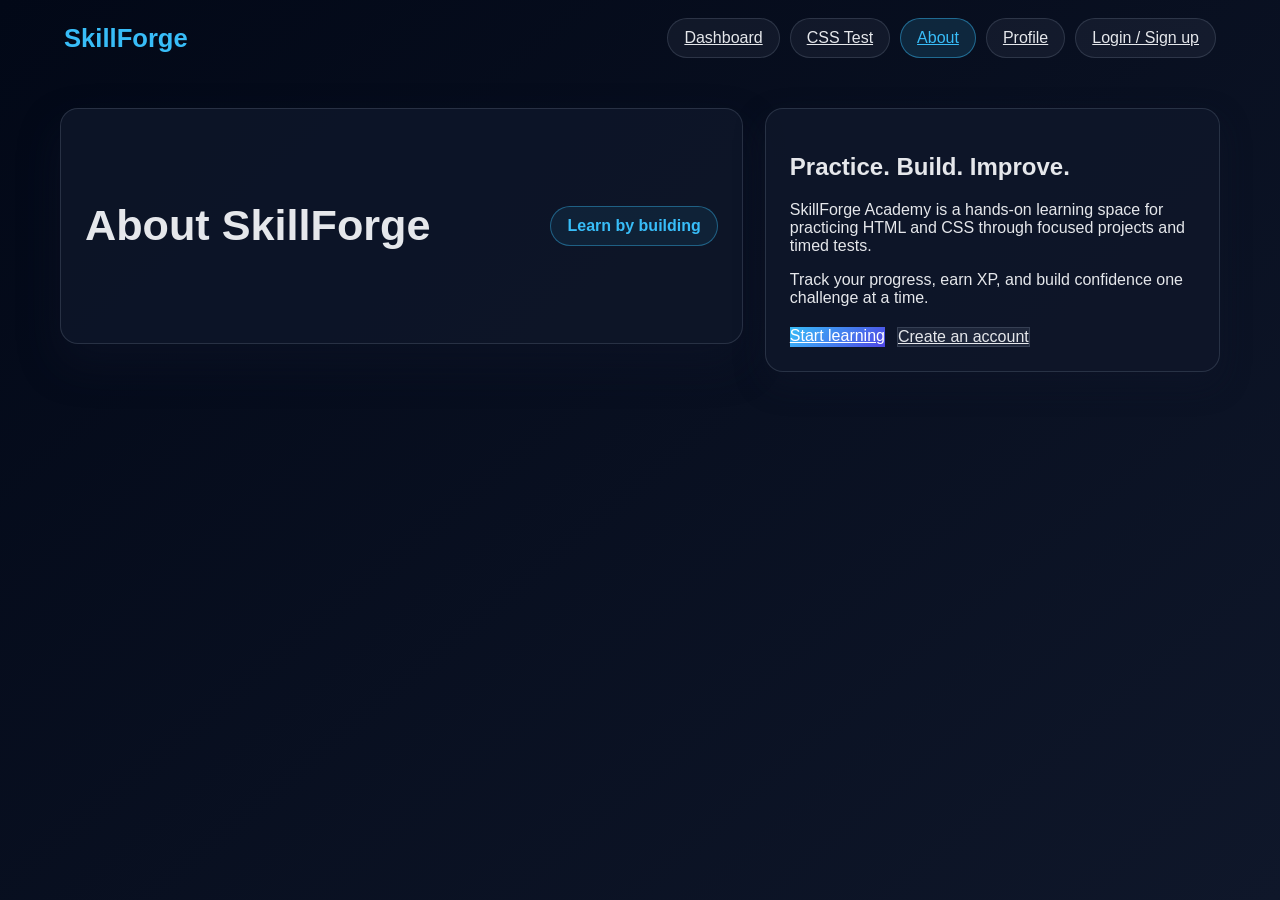
==== about.html @ 896cb0dd "Split app into multiple pages" ====
<!DOCTYPE html>
<html lang="en">
<head>
    <meta charset="UTF-8" />
    <meta name="viewport" content="width=device-width, initial-scale=1.0" />
    <title>About | SkillForge Academy</title>
    <link rel="stylesheet" href="style.css" />
</head>
<body>
    <div class="page-shell">
        <nav class="topbar">
            <a class="brand" href="index.html">SkillForge</a>
            <div class="nav-links">
                <a class="nav-btn" data-page="index.html" href="index.html">Dashboard</a>
                <a class="nav-btn" data-page="css.html" href="css.html">CSS Test</a>
                <a class="nav-btn active" data-page="about.html" href="about.html">About</a>
                <a class="nav-btn" data-page="profile.html" href="profile.html">Profile</a>
                <a class="nav-btn" data-page="auth.html" href="auth.html">Login / Sign up</a>
            </div>
        </nav>
        <main class="container small-container">
            <header>
                <h1>About SkillForge</h1>
                <div class="status-pill">Learn by building</div>
            </header>
            <section class="profile-card">
                <h2>Practice. Build. Improve.</h2>
                <p>SkillForge Academy is a hands-on learning space for practicing HTML and CSS through focused projects and timed tests.</p>
                <p>Track your progress, earn XP, and build confidence one challenge at a time.</p>
                <div class="actions">
                    <a class="primary-btn" href="index.html">Start learning</a>
                    <a class="secondary-btn" href="auth.html">Create an account</a>
                </div>
            </section>
        </main>
    </div>
</body>
</html>
---- style.css ----
:root {
  --bg: #0f172a;
  --panel: #111827;
  --panel-2: #1f2937;
  --card: #0b1220;
  --line: rgba(148, 163, 184, 0.2);
  --text: #e5e7eb;
  --muted: #94a3b8;
  --primary: #38bdf8;
  --accent: #34d399;
  --warning: #fbbf24;
  --danger: #f87171;
  --shadow: rgba(15, 23, 42, 0.45);
}

* {
  box-sizing: border-box;
}

body {
  margin: 0;
  font-family: 'Segoe UI', Tahoma, Geneva, Verdana, sans-serif;
  background: linear-gradient(140deg, #020817, var(--bg));
  color: var(--text);
}

button,
input,
textarea {
  font: inherit;
}

.page-shell {
  min-height: 100vh;
}

.topbar {
  max-width: 1200px;
  margin: 0 auto;
  padding: 18px 24px;
  display: flex;
  align-items: center;
  justify-content: space-between;
  gap: 16px;
}

.brand {
  display: inline-flex;
  align-items: center;
  gap: 10px;
  font-size: 1.6rem;
  font-weight: 800;
  color: var(--primary);
  text-decoration: none;
}

.brand-logo {
  width: 42px;
  height: 42px;
  filter: drop-shadow(0 0 8px rgba(25, 245, 230, 0.35));
}

.nav-links {
  display: flex;
  gap: 10px;
  flex-wrap: wrap;
}

.nav-btn,
.tab-btn {
  background: rgba(148, 163, 184, 0.08);
  color: var(--text);
  border: 1px solid var(--line);
  border-radius: 999px;
  padding: 10px 16px;
  cursor: pointer;
}

.nav-btn.active,
.tab-btn.active {
  background: rgba(56, 189, 248, 0.14);
  border-color: rgba(56, 189, 248, 0.45);
  color: var(--primary);
}

.container {
  max-width: 1100px;
  margin: 0 auto;
  padding: 32px 20px 48px;
}

.small-container {
  max-width: 1200px;
}

header {
  display: flex;
  justify-content: space-between;
  align-items: center;
  gap: 16px;
  margin-bottom: 28px;
  padding: 20px 24px;
  background: rgba(15, 23, 42, 0.85);
  border: 1px solid var(--line);
  border-radius: 18px;
  box-shadow: 0 20px 40px var(--shadow);
}

h1 {
  margin: 0;
  font-size: clamp(1.8rem, 4vw, 2.7rem);
}

.status-pill {
  display: inline-flex;
  align-items: center;
  gap: 10px;
  background: rgba(56, 189, 248, 0.08);
  border: 1px solid rgba(56, 189, 248, 0.4);
  border-radius: 999px;
  padding: 10px 16px;
  color: var(--primary);
  font-weight: 600;
}

.auth-shell {
  min-height: calc(100vh - 90px);
  display: grid;
  place-items: center;
  padding: 32px 20px;
}

.auth-card {
  width: min(100%, 500px);
  background: rgba(15, 23, 42, 0.9);
  border: 1px solid var(--line);
  border-radius: 18px;
  padding: 24px;
  box-shadow: 0 20px 40px var(--shadow);
}

.auth-tabs {
  display: flex;
  gap: 12px;
  margin-bottom: 20px;
}

.auth-form {
  display: flex;
  flex-direction: column;
  gap: 16px;
}

.auth-form h2 {
  margin: 0 0 8px;
}

.auth-form label {
  display: flex;
  flex-direction: column;
  gap: 8px;
  color: var(--muted);
}

.auth-form input {
  width: 100%;
  padding: 12px 14px;
  border-radius: 12px;
  border: 1px solid var(--line);
  background: rgba(15, 23, 42, 0.6);
  color: var(--text);
}

.oauth-divider {
  display: flex;
  align-items: center;
  gap: 12px;
  color: var(--muted);
  font-size: 0.82rem;
  text-transform: uppercase;
  letter-spacing: 0.08em;
}

.oauth-divider::before,
.oauth-divider::after {
  content: "";
  flex: 1;
  height: 1px;
  background: var(--line);
}

.google-btn {
  display: inline-flex;
  align-items: center;
  justify-content: center;
  gap: 10px;
  background: #ffffff;
  color: #1f2937;
  border: 1px solid rgba(148, 163, 184, 0.3);
}

.google-icon {
  flex: 0 0 auto;
  width: 20px;
  height: 20px;
}

.full-width {
  width: 100%;
}

.dashboard {
  display: grid;
  grid-template-columns: repeat(auto-fit, minmax(210px, 1fr));
  gap: 16px;
  margin-bottom: 28px;
}

.card {
  background: rgba(15, 23, 42, 0.9);
  border: 1px solid var(--line);
  border-radius: 16px;
  padding: 20px 18px;
  box-shadow: 0 12px 30px var(--shadow);
}

.card .label {
  display: block;
  color: var(--muted);
  font-size: 0.82rem;
  margin-bottom: 8px;
  text-transform: uppercase;
  letter-spacing: 0.08em;
}

.card .value {
  font-size: clamp(1.5rem, 2.2vw, 2.2rem);
  font-weight: 700;
  margin: 0;
}

main {
  display: grid;
  grid-template-columns: 1.2fr 0.8fr;
  gap: 22px;
}

.project-panel,
.side-panel,
.css-panel,
.profile-card {
  background: rgba(15, 23, 42, 0.9);
  border: 1px solid var(--line);
  border-radius: 18px;
  padding: 24px;
  box-shadow: 0 12px 30px var(--shadow);
}

.level-badge {
  display: inline-block;
  padding: 7px 12px;
  border-radius: 999px;
  background: rgba(52, 211, 153, 0.12);
  color: var(--accent);
  border: 1px solid rgba(52, 211, 153, 0.35);
  font-weight: 700;
  margin-bottom: 12px;
}

.project-panel h2,
.side-panel h3,
.css-copy h2,
.css-preview-panel h3 {
  margin-top: 0;
}

.project-title {
  font-size: clamp(1.5rem, 2.8vw, 2.2rem);
  margin-bottom: 10px;
}

.project-description,
#cssChallengeDescription {
  color: var(--muted);
  line-height: 1.7;
  margin-bottom: 20px;
}

.challenge-meta {
  display: flex;
  align-items: center;
  gap: 12px;
  flex-wrap: wrap;
  margin: 0 0 18px;
}

.timer,
.complexity-label {
  display: inline-flex;
  align-items: center;
  min-height: 34px;
  padding: 7px 12px;
  border: 1px solid var(--line);
  border-radius: 10px;
  background: rgba(148, 163, 184, 0.08);
  color: var(--text);
  font-size: 0.88rem;
  font-weight: 700;
}

.timer {
  color: var(--primary);
  font-variant-numeric: tabular-nums;
}

.timer-warning {
  color: var(--danger);
  border-color: rgba(248, 113, 113, 0.5);
}

.complexity-label {
  color: var(--warning);
}

.task-list,
#cssTaskList {
  padding-left: 18px;
  line-height: 1.9;
  color: var(--text);
}

.task-list li,
#cssTaskList li {
  margin-bottom: 6px;
}

.actions {
  display: flex;
  gap: 12px;
  flex-wrap: wrap;
  margin-top: 20px;
}

.compact-actions {
  margin-bottom: 18px;
}

button {
  border: none;
  border-radius: 12px;
  padding: 12px 18px;
  font-size: 0.96rem;
  font-weight: 700;
  cursor: pointer;
  transition: transform 0.18s ease, opacity 0.18s ease;
}

button:hover {
  transform: translateY(-1px);
}

button:active {
  transform: translateY(0);
}

.primary-btn {
  background: linear-gradient(135deg, var(--primary), #4f46e5);
  color: white;
}

.secondary-btn {
  background: rgba(148, 163, 184, 0.12);
  color: var(--text);
  border: 1px solid var(--line);
}

.success-btn {
  background: rgba(52, 211, 153, 0.12);
  color: var(--accent);
  border: 1px solid rgba(52, 211, 153, 0.3);
}

.side-panel {
  display: flex;
  flex-direction: column;
  gap: 16px;
}

.progress-bar {
  width: 100%;
  height: 12px;
  background: rgba(148, 163, 184, 0.12);
  border-radius: 999px;
  overflow: hidden;
  border: 1px solid var(--line);
}

.progress-bar>span {
  display: block;
  width: 0;
  height: 100%;
  border-radius: inherit;
  background: linear-gradient(90deg, var(--primary), var(--accent));
  transition: width 0.3s ease;
}

.preview-box {
  margin-top: 22px;
  background: rgba(15, 23, 42, 0.9);
  border: 1px solid rgba(56, 189, 248, 0.28);
  border-radius: 14px;
  padding: 18px;
}

.preview-box h4 {
  margin-top: 0;
  margin-bottom: 14px;
  color: var(--primary);
}

#projectPreview,
#cssPreviewFrame {
  width: 100%;
  height: 360px;
  min-height: 260px;
  display: block;
  border: 1px solid var(--line);
  border-radius: 12px;
  background: white;
}

.solution-box {
  display: none;
  margin-top: 18px;
  background: rgba(15, 23, 42, 0.9);
  border: 1px solid rgba(52, 211, 153, 0.28);
  border-radius: 14px;
  padding: 18px;
}

.solution-box.visible {
  display: block;
}

.solution-box h4 {
  margin-top: 0;
  color: var(--accent);
}

.solution-box pre {
  margin: 0;
  white-space: pre-wrap;
  word-break: break-word;
  line-height: 1.7;
  color: #d1fae5;
  font-family: 'Consolas', 'Courier New', monospace;
}

.obscured-solution {
  width: 100%;
  border-radius: 12px;
  overflow: hidden;
  border: 1px solid rgba(56, 189, 248, 0.2);
  background: #0f172a;
  user-select: none;
  -webkit-user-select: none;
  -webkit-user-drag: none;
  pointer-events: none;
}

.protected-solution {
  user-select: none;
  -webkit-user-select: none;
}

.obscured-solution img {
  display: block;
  width: 100%;
  max-height: 360px;
  object-fit: cover;
  filter: blur(1.1px) saturate(0.8);
  user-select: none;
  -webkit-user-select: none;
  -webkit-user-drag: none;
  pointer-events: none;
}

.learning-list {
  list-style: none;
  padding: 0;
  margin: 0;
  display: flex;
  flex-direction: column;
  gap: 12px;
}

.learning-list li {
  padding: 12px 14px;
  border-radius: 12px;
  background: rgba(148, 163, 184, 0.06);
  border: 1px solid var(--line);
  color: var(--text);
}

.status-message {
  min-height: 24px;
  font-weight: 600;
  color: var(--warning);
}

.css-panel {
  display: grid;
  grid-template-columns: 1.1fr 0.9fr;
  gap: 22px;
}

.css-copy,
.css-preview-panel {
  display: flex;
  flex-direction: column;
}

.css-preview-panel {
  position: sticky;
  top: 20px;
  align-self: start;
}

.code-submission {
  margin-top: 20px;
  display: flex;
  flex-direction: column;
  gap: 10px;
}

.code-submission label {
  font-weight: 700;
  color: var(--primary);
}

#codeInput,
#cssCodeInput {
  width: 100%;
  min-height: 220px;
  padding: 16px;
  border-radius: 12px;
  border: 1px solid var(--line);
  background: rgba(15, 23, 42, 0.7);
  color: var(--text);
  font: 0.94rem/1.6 'Consolas', 'Courier New', monospace;
  resize: vertical;
}

#codeInput:focus,
#cssCodeInput:focus,
.auth-form input:focus {
  outline: 2px solid rgba(56, 189, 248, 0.45);
  border-color: rgba(56, 189, 248, 0.6);
}

.profile-card {
  max-width: 900px;
  margin: 0 auto;
}

.profile-meta {
  display: flex;
  align-items: center;
  gap: 18px;
  margin-bottom: 20px;
}

.avatar {
  width: 72px;
  height: 72px;
  border-radius: 50%;
  display: grid;
  place-items: center;
  font-size: 1.8rem;
  background: linear-gradient(135deg, var(--primary), #4f46e5);
  color: white;
  font-weight: 800;
}

.profile-meta h2,
.profile-meta p {
  margin: 0;
}

.profile-grid {
  display: grid;
  grid-template-columns: repeat(auto-fit, minmax(200px, 1fr));
  gap: 16px;
}

.mini-card {
  background: rgba(148, 163, 184, 0.07);
  border: 1px solid var(--line);
  border-radius: 14px;
  padding: 18px;
  display: flex;
  flex-direction: column;
  gap: 8px;
}

.mini-card span {
  color: var(--muted);
  text-transform: uppercase;
  letter-spacing: 0.06em;
  font-size: 0.78rem;
}

.mini-card strong {
  font-size: 1.6rem;
}

.profile-actions {
  display: flex;
  justify-content: flex-end;
  margin-top: 20px;
}

.profile-actions button {
  min-width: 120px;
}

.hidden {
  display: none !important;
}

@media (max-width: 860px) {

  main,
  .css-panel {
    grid-template-columns: 1fr;
  }

  header,
  .topbar {
    flex-direction: column;
    align-items: flex-start;
  }

  .nav-links {
    width: 100%;
    display: grid;
    grid-template-columns: repeat(3, minmax(0, 1fr));
  }

  .css-preview-panel {
    position: static;
  }

  .nav-btn {
    width: 100%;
  }

  .actions button {
    flex: 1 1 220px;
  }
}

@media (max-width: 520px) {
  .container,
  .auth-shell {
    padding-left: 14px;
    padding-right: 14px;
  }

  header,
  .project-panel,
  .side-panel,
  .css-panel,
  .profile-card,
  .auth-card {
    padding: 18px;
    border-radius: 14px;
  }

  header {
    align-items: stretch;
  }

  .status-pill {
    justify-content: center;
    text-align: center;
  }

  .nav-links {
    gap: 6px;
  }

  .nav-btn,
  .tab-btn {
    padding: 9px 8px;
    font-size: 0.88rem;
  }

  .actions {
    flex-direction: column;
  }

  .actions button,
  .profile-actions button {
    width: 100%;
    flex-basis: auto;
  }

  .profile-meta {
    align-items: flex-start;
  }

  .profile-grid {
    grid-template-columns: repeat(2, minmax(0, 1fr));
  }

  .brand-logo {
    width: 38px;
    height: 38px;
  }
}
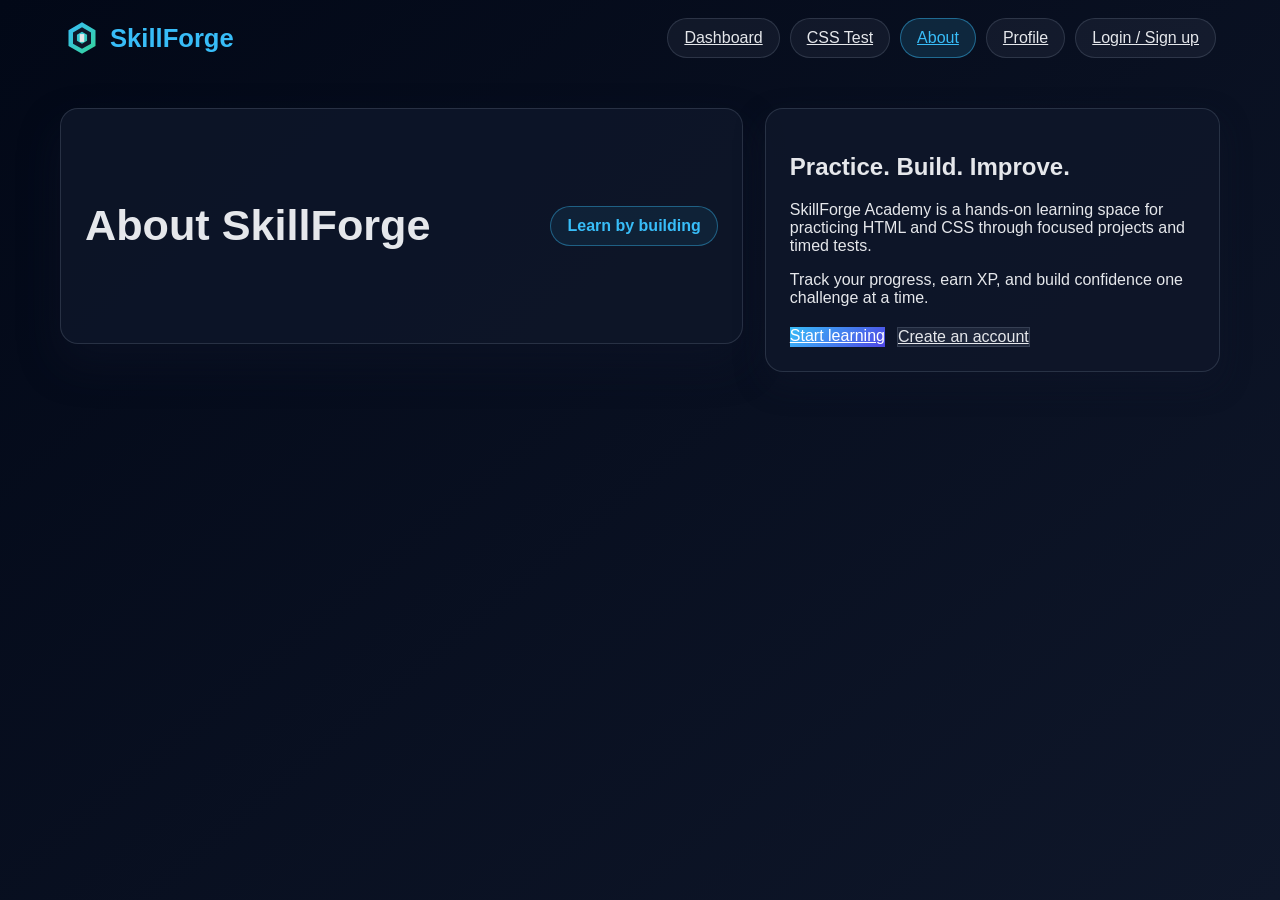
==== commit b990a66d: "Restore SkillForge logo" ====
--- a/about.html
+++ b/about.html
@@ -9,7 +9,10 @@
 <body>
     <div class="page-shell">
         <nav class="topbar">
-            <a class="brand" href="index.html">SkillForge</a>
+            <a class="brand" href="index.html" aria-label="SkillForge home">
+                <img src="skillforge-logo.svg" alt="" class="brand-logo" />
+                <span>SkillForge</span>
+            </a>
             <div class="nav-links">
                 <a class="nav-btn" data-page="index.html" href="index.html">Dashboard</a>
                 <a class="nav-btn" data-page="css.html" href="css.html">CSS Test</a>
--- a/style.css
+++ b/style.css
@@ -55,9 +55,8 @@
 }
 
 .brand-logo {
-  width: 42px;
-  height: 42px;
-  filter: drop-shadow(0 0 8px rgba(25, 245, 230, 0.35));
+  width: 36px;
+  height: 36px;
 }
 
 .nav-links {
@@ -713,9 +712,4 @@
   .profile-grid {
     grid-template-columns: repeat(2, minmax(0, 1fr));
   }
-
-  .brand-logo {
-    width: 38px;
-    height: 38px;
-  }
 }
